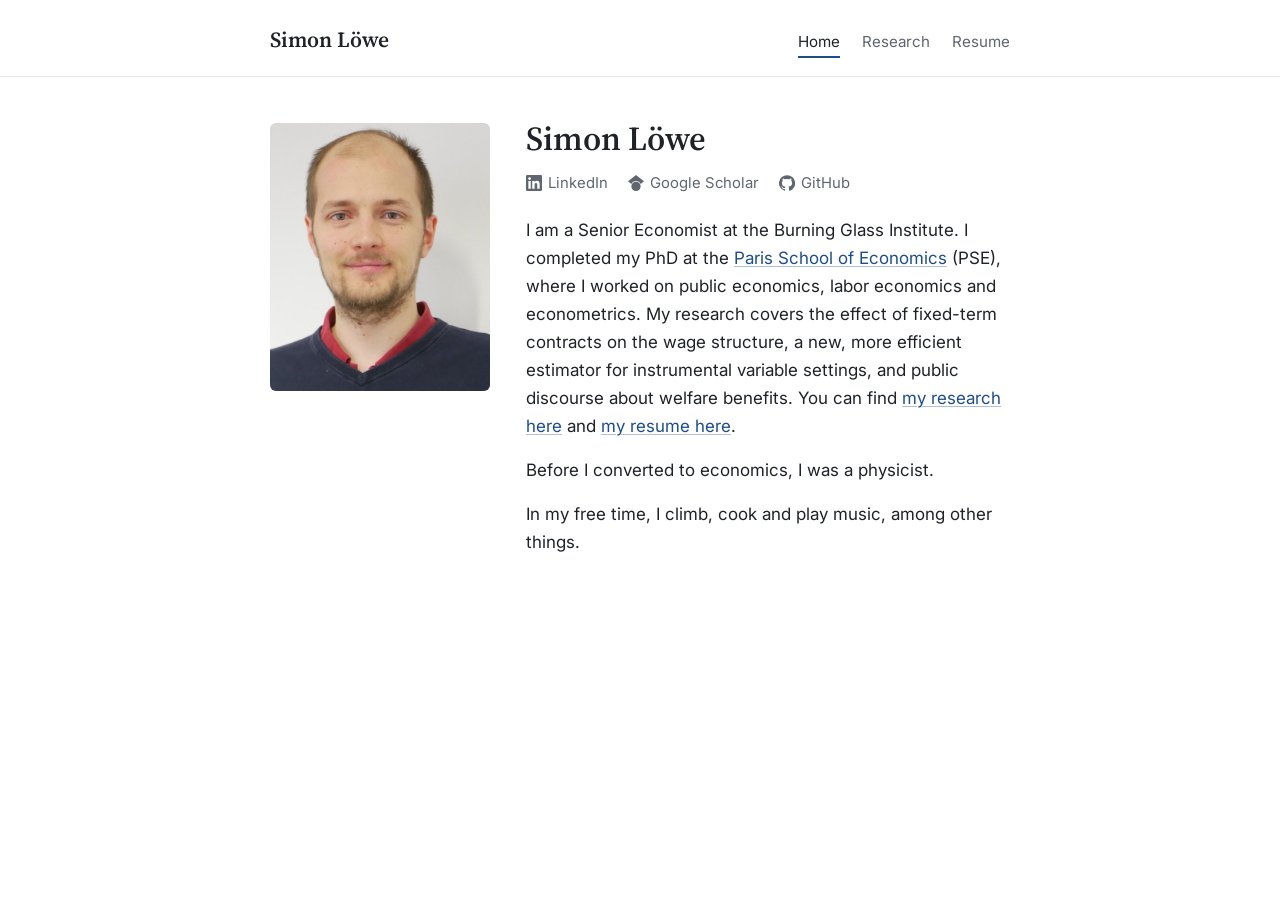
==== index.html @ 5a429f00 "Move resume link next to research link in bio Co-Authored-By: Claude Opus 5.5 (1M context) <noreply@" ====
<!DOCTYPE html>
<html lang="en">
<head>
<meta charset="utf-8">
<meta name="viewport" content="width=device-width, initial-scale=1">
<meta name="color-scheme" content="light dark">
<title>Simon Löwe</title>
<meta name="description" content="Simon Löwe is a Senior Economist at the Burning Glass Institute working on labor economics, public economics and econometrics.">
<link rel="canonical" href="https://simon-lowe.github.io/">
<link rel="icon" href="favicon.svg" type="image/svg+xml">
<link rel="icon" href="favicon.png" type="image/png" sizes="32x32">
<link rel="apple-touch-icon" href="apple-touch-icon.png">
<meta property="og:type" content="website">
<meta property="og:site_name" content="Simon Löwe">
<meta property="og:title" content="Simon Löwe">
<meta property="og:description" content="Simon Löwe is a Senior Economist at the Burning Glass Institute working on labor economics, public economics and econometrics.">
<meta property="og:url" content="https://simon-lowe.github.io/">
<meta property="og:image" content="https://simon-lowe.github.io/images/simon-loewe.jpg">
<meta name="twitter:card" content="summary">
<link rel="preconnect" href="https://fonts.googleapis.com">
<link rel="preconnect" href="https://fonts.gstatic.com" crossorigin>
<link href="https://fonts.googleapis.com/css2?family=Inter:wght@400;600&amp;family=Source+Serif+4:opsz,wght@8..60,600&amp;display=swap" rel="stylesheet">
<link rel="stylesheet" href="style.css">
</head>
<body>
<header>
<div class="wrap">
<a class="name" href="index.html">Simon Löwe</a>
<nav>
<a class="current" aria-current="page" href="index.html">Home</a>
<a href="research.html">Research</a>
<a href="resume.html">Resume</a>
</nav>
</div>
</header>
<main class="wrap">
<div class="intro">
<img class="profile" src="images/simon-loewe.jpg" width="540" height="658" alt="Simon Löwe">
<div>
<h1>Simon Löwe</h1>
<p class="links">
<a href="https://www.linkedin.com/in/simonloewe/"><svg viewBox="0 0 24 24" aria-hidden="true"><path d="M20.45 20.45h-3.56v-5.57c0-1.33-.02-3.04-1.85-3.04-1.85 0-2.14 1.45-2.14 2.94v5.67H9.35V9h3.41v1.56h.05c.48-.9 1.64-1.85 3.37-1.85 3.6 0 4.27 2.37 4.27 5.46v6.28zM5.34 7.43a2.06 2.06 0 1 1 0-4.13 2.06 2.06 0 0 1 0 4.13zM7.12 20.45H3.56V9h3.56v11.45zM22.22 0H1.77C.79 0 0 .77 0 1.73v20.54C0 23.23.79 24 1.77 24h20.45c.98 0 1.78-.77 1.78-1.73V1.73C24 .77 23.2 0 22.22 0z"/></svg>LinkedIn</a>
<a href="https://scholar.google.com/citations?user=DNcPDQkAAAAJ&amp;hl=en"><svg viewBox="0 0 24 24" aria-hidden="true"><path d="M12 24a7 7 0 1 1 0-14 7 7 0 0 1 0 14zm0-24L0 9.5l4.84 3.94A8 8 0 0 1 12 9a8 8 0 0 1 7.16 4.44L24 9.5z"/></svg>Google Scholar</a>
<a href="https://github.com/simon-lowe"><svg viewBox="0 0 24 24" aria-hidden="true"><path d="M12 .3a12 12 0 0 0-3.8 23.38c.6.12.83-.26.83-.57v-2c-3.34.73-4.04-1.6-4.04-1.6-.55-1.4-1.34-1.77-1.34-1.77-1.08-.74.09-.73.09-.73 1.2.09 1.83 1.24 1.83 1.24 1.07 1.83 2.8 1.3 3.49 1 .1-.78.42-1.3.76-1.6-2.67-.31-5.47-1.34-5.47-5.93 0-1.31.47-2.38 1.24-3.22-.13-.3-.54-1.52.12-3.18 0 0 1-.32 3.3 1.23a11.5 11.5 0 0 1 6 0c2.3-1.55 3.3-1.23 3.3-1.23.66 1.66.25 2.88.12 3.18.77.84 1.24 1.91 1.24 3.22 0 4.6-2.8 5.62-5.48 5.92.43.37.81 1.1.81 2.22v3.29c0 .32.22.7.83.58A12 12 0 0 0 12 .3"/></svg>GitHub</a>
</p>
<p>I am a Senior Economist at the Burning Glass Institute. I completed my PhD at the <a href="https://www.parisschoolofeconomics.eu/">Paris School of Economics</a> (PSE), where I worked on public economics, labor economics and econometrics. My research covers the effect of fixed-term contracts on the wage structure, a new, more efficient estimator for instrumental variable settings, and public discourse about welfare benefits. You can find <a href="research.html">my research here</a> and <a href="resume.html">my resume here</a>.</p>
<p>Before I converted to economics, I was a physicist.</p>
<p>In my free time, I climb, cook and play music, among other things.</p>
</div>
</div>
</main>
</body>
</html>
---- style.css ----
:root {
  --text: #1f2328;
  --muted: #5f6670;
  --rule: #e4e6ea;
  --accent: #1d4e89;
  --accent-hover: #0f3460;
  --bg: #ffffff;
  color-scheme: light dark;
  --serif: "Source Serif 4", Georgia, "Times New Roman", serif;
  --sans: "Inter", -apple-system, BlinkMacSystemFont, "Segoe UI", Roboto, Helvetica, Arial, sans-serif;
}

@media (prefers-color-scheme: dark) {
  :root {
    --text: #e6e7e9;
    --muted: #a0a6ae;
    --rule: #30343a;
    --accent: #8db8ec;
    --accent-hover: #b5d2f5;
    --bg: #16181b;
  }
}

*, *::before, *::after { box-sizing: border-box; }

html { -webkit-text-size-adjust: 100%; }

body {
  margin: 0;
  background: var(--bg);
  color: var(--text);
  font-family: var(--sans);
  font-size: 1.0625rem;
  line-height: 1.65;
  overflow-wrap: break-word;
}

.wrap {
  max-width: 780px;
  margin: 0 auto;
  padding-left: 20px;
  padding-right: 20px;
}

/* Header */
header {
  border-bottom: 1px solid var(--rule);
}

header .wrap {
  display: flex;
  flex-wrap: wrap;
  align-items: baseline;
  justify-content: space-between;
  gap: 8px 24px;
  padding-top: 22px;
  padding-bottom: 18px;
}

header .name {
  font-family: var(--serif);
  font-size: 1.35rem;
  font-weight: 600;
  color: var(--text);
  text-decoration: none;
}

nav {
  display: flex;
  flex-wrap: wrap;
  gap: 4px 22px;
  font-size: 0.95rem;
}

nav a {
  color: var(--muted);
  text-decoration: none;
  padding: 2px 0;
  border-bottom: 2px solid transparent;
}

nav a:hover { color: var(--text); }

nav a.current {
  color: var(--text);
  border-bottom-color: var(--accent);
}

/* Main content */
main {
  padding-top: 40px;
  padding-bottom: 72px;
}

h1, h2, h3 {
  font-family: var(--serif);
  font-weight: 600;
  line-height: 1.25;
}

h1 {
  font-size: 2.1rem;
  margin: 0 0 24px;
}

h2 {
  font-size: 1.4rem;
  margin: 36px 0 14px;
  padding-bottom: 6px;
  border-bottom: 1px solid var(--rule);
}

h3 {
  font-family: var(--sans);
  font-size: 0.8rem;
  font-weight: 600;
  letter-spacing: 0.06em;
  text-transform: uppercase;
  margin: 26px 0 10px;
  color: var(--muted);
}

h1 + h2 { margin-top: 28px; }
h2 + h3 { margin-top: 14px; }

p { margin: 0 0 16px; }

a {
  color: var(--accent);
  text-decoration: underline;
  text-decoration-thickness: 1px;
  text-underline-offset: 2px;
  text-decoration-color: color-mix(in srgb, var(--accent) 35%, transparent);
}

a:hover {
  color: var(--accent-hover);
  text-decoration-color: currentColor;
}

a:focus-visible {
  outline: 2px solid var(--accent);
  outline-offset: 2px;
  border-radius: 2px;
}

header .name:hover { color: var(--text); }

ul {
  margin: 0 0 16px;
  padding-left: 20px;
}

li { margin-bottom: 8px; }
ul:last-child { margin-bottom: 0; }
li::marker { color: var(--muted); }

li ul {
  margin-top: 6px;
  margin-bottom: 4px;
}

li li {
  margin-bottom: 4px;
  font-size: 0.95em;
  color: var(--muted);
}

.note {
  color: var(--muted);
  font-size: 0.92em;
}

.date {
  font-weight: 600;
}

/* Resume: date column beside each entry */
.cv {
  display: grid;
  gap: 18px;
  margin-bottom: 8px;
}

.entry {
  display: grid;
  grid-template-columns: 9.5rem 1fr;
  gap: 4px 24px;
}

.when {
  color: var(--muted);
  font-size: 0.92rem;
  padding-top: 2px;
}

.what { min-width: 0; }
.what strong { font-weight: 600; }

ul.details {
  list-style: none;
  display: grid;
  gap: 6px;
  margin: 8px 0 0;
  padding-left: 0;
}

ul.details li {
  position: relative;
  margin: 0;
  padding-left: 16px;
  font-size: 0.93rem;
  line-height: 1.45;
  color: var(--muted);
}

ul.details li::before {
  content: "–";
  position: absolute;
  left: 0;
  color: color-mix(in srgb, var(--muted) 60%, transparent);
}

/* Home page: photo beside bio */
.intro {
  display: grid;
  grid-template-columns: 220px 1fr;
  gap: 36px;
  align-items: start;
}

.intro h1 { margin-bottom: 18px; }

img.profile {
  width: 100%;
  height: auto;
  display: block;
  border-radius: 6px;
  margin-top: 6px;
}

/* Lists of papers and links */
.pubs {
  list-style: none;
  padding-left: 0;
}

.pubs > li {
  margin-bottom: 14px;
  padding-left: 14px;
  border-left: 2px solid var(--rule);
}

@media (max-width: 640px) {
  body { font-size: 1rem; }
  main { padding-top: 28px; }
  h1 { font-size: 1.75rem; }
  .intro {
    grid-template-columns: 1fr;
    gap: 20px;
  }
  img.profile { max-width: 140px; margin-top: 0; }
  h2 { margin-top: 32px; font-size: 1.3rem; }
  header .wrap { padding-top: 16px; padding-bottom: 12px; row-gap: 4px; }
  nav { gap: 4px 18px; }
  .entry { grid-template-columns: 1fr; gap: 0; }
  .when { padding-top: 0; }
}

/* Profile links under the name */
.links {
  display: flex;
  flex-wrap: wrap;
  gap: 6px 20px;
  margin: -6px 0 20px;
  font-size: 0.93rem;
}

.links a {
  display: inline-flex;
  align-items: center;
  gap: 6px;
  color: var(--muted);
  text-decoration: none;
}

.links a:hover { color: var(--accent); }

.links svg {
  width: 16px;
  height: 16px;
  fill: currentColor;
  flex: none;
}

details { margin-top: 4px; }

summary {
  cursor: pointer;
  width: fit-content;
  font-size: 0.85rem;
  color: var(--muted);
}

summary:hover { color: var(--text); }

details p {
  margin: 8px 0 4px;
  font-size: 0.92rem;
  color: var(--muted);
  line-height: 1.6;
}

/* Small link buttons under a paper */
.tags {
  display: flex;
  flex-wrap: wrap;
  gap: 8px;
  margin-top: 8px;
}

.tags a {
  display: inline-flex;
  align-items: center;
  gap: 6px;
  padding: 2px 10px;
  border: 1px solid var(--rule);
  border-radius: 999px;
  font-size: 0.82rem;
  font-weight: 600;
  color: var(--muted);
  text-decoration: none;
}

.tags a:hover {
  border-color: var(--accent);
  color: var(--accent);
}

.tags a.highlight {
  border-color: color-mix(in srgb, var(--accent) 40%, transparent);
  background: color-mix(in srgb, var(--accent) 10%, transparent);
  color: var(--accent);
}

.tags a.highlight:hover { background: color-mix(in srgb, var(--accent) 18%, transparent); }

.tags svg {
  width: 14px;
  height: 14px;
  fill: currentColor;
}
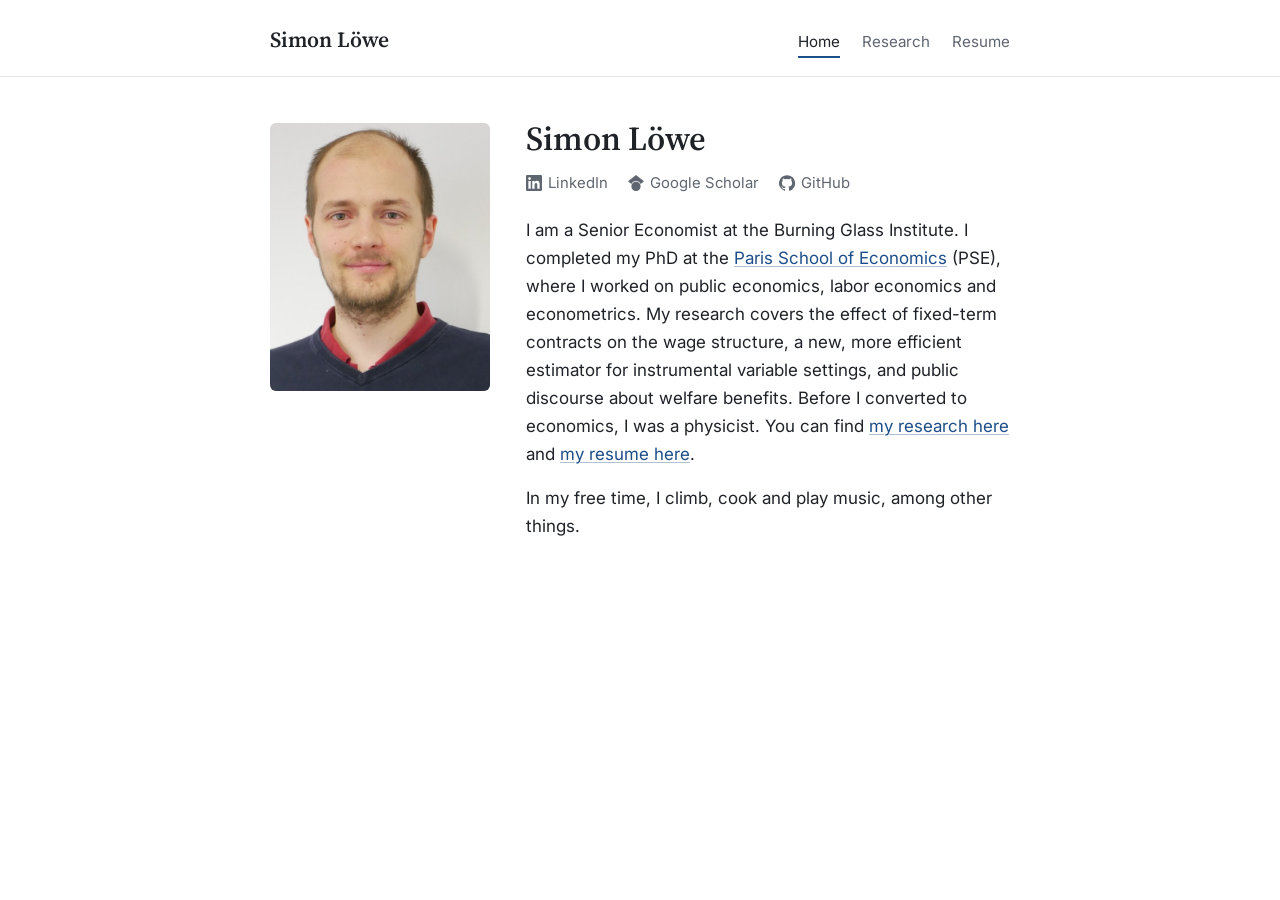
==== commit 2027fe2f: "Fold physics line into bio paragraph Co-Authored-By: Claude Opus 5.5 (1M context) <noreply@anthropic" ====
--- a/index.html
+++ b/index.html
@@ -43,8 +43,7 @@
 <a href="https://scholar.google.com/citations?user=DNcPDQkAAAAJ&amp;hl=en"><svg viewBox="0 0 24 24" aria-hidden="true"><path d="M12 24a7 7 0 1 1 0-14 7 7 0 0 1 0 14zm0-24L0 9.5l4.84 3.94A8 8 0 0 1 12 9a8 8 0 0 1 7.16 4.44L24 9.5z"/></svg>Google Scholar</a>
 <a href="https://github.com/simon-lowe"><svg viewBox="0 0 24 24" aria-hidden="true"><path d="M12 .3a12 12 0 0 0-3.8 23.38c.6.12.83-.26.83-.57v-2c-3.34.73-4.04-1.6-4.04-1.6-.55-1.4-1.34-1.77-1.34-1.77-1.08-.74.09-.73.09-.73 1.2.09 1.83 1.24 1.83 1.24 1.07 1.83 2.8 1.3 3.49 1 .1-.78.42-1.3.76-1.6-2.67-.31-5.47-1.34-5.47-5.93 0-1.31.47-2.38 1.24-3.22-.13-.3-.54-1.52.12-3.18 0 0 1-.32 3.3 1.23a11.5 11.5 0 0 1 6 0c2.3-1.55 3.3-1.23 3.3-1.23.66 1.66.25 2.88.12 3.18.77.84 1.24 1.91 1.24 3.22 0 4.6-2.8 5.62-5.48 5.92.43.37.81 1.1.81 2.22v3.29c0 .32.22.7.83.58A12 12 0 0 0 12 .3"/></svg>GitHub</a>
 </p>
-<p>I am a Senior Economist at the Burning Glass Institute. I completed my PhD at the <a href="https://www.parisschoolofeconomics.eu/">Paris School of Economics</a> (PSE), where I worked on public economics, labor economics and econometrics. My research covers the effect of fixed-term contracts on the wage structure, a new, more efficient estimator for instrumental variable settings, and public discourse about welfare benefits. You can find <a href="research.html">my research here</a> and <a href="resume.html">my resume here</a>.</p>
-<p>Before I converted to economics, I was a physicist.</p>
+<p>I am a Senior Economist at the Burning Glass Institute. I completed my PhD at the <a href="https://www.parisschoolofeconomics.eu/">Paris School of Economics</a> (PSE), where I worked on public economics, labor economics and econometrics. My research covers the effect of fixed-term contracts on the wage structure, a new, more efficient estimator for instrumental variable settings, and public discourse about welfare benefits. Before I converted to economics, I was a physicist. You can find <a href="research.html">my research here</a> and <a href="resume.html">my resume here</a>.</p>
 <p>In my free time, I climb, cook and play music, among other things.</p>
 </div>
 </div>
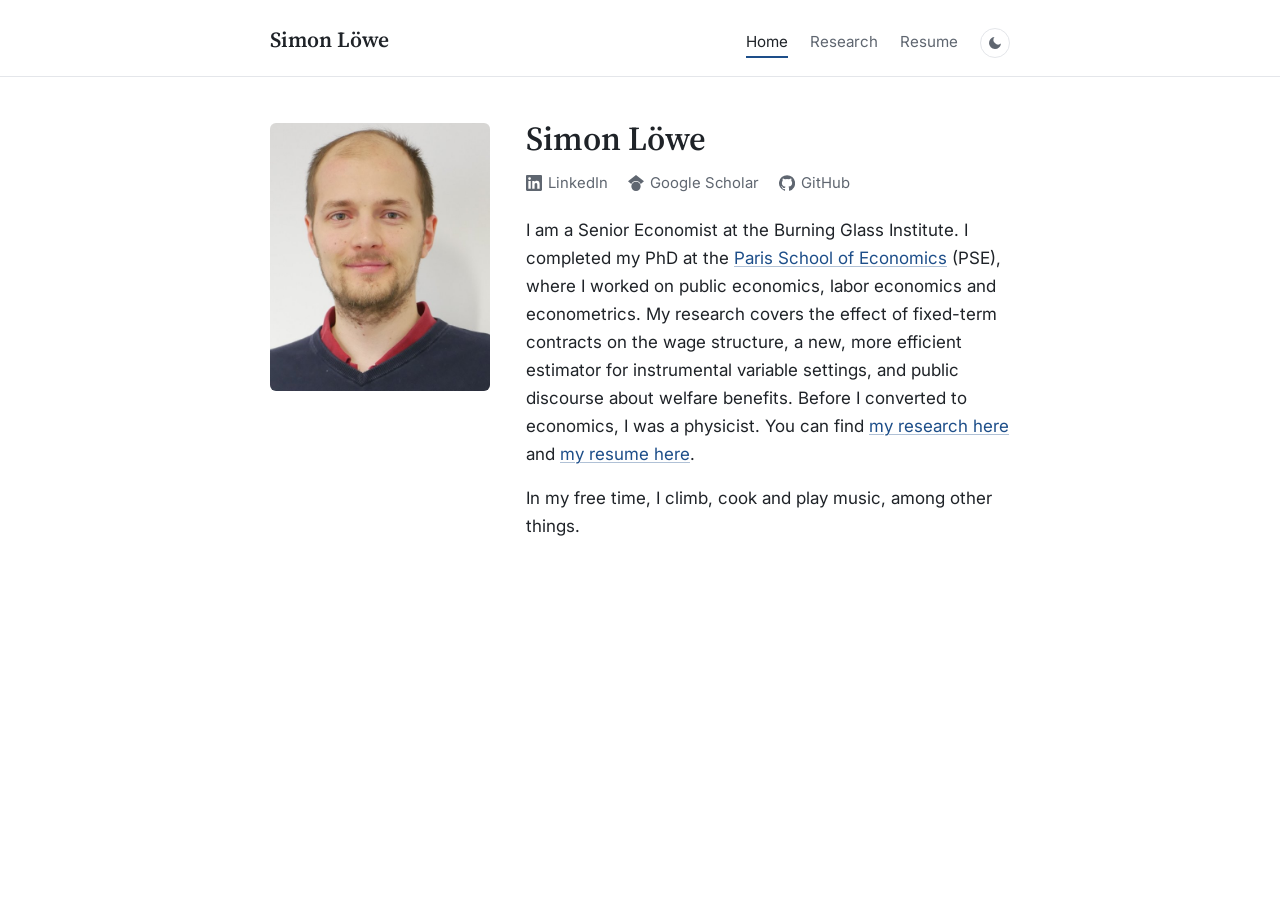
==== commit 4c3997c6: "Add a light/dark theme toggle The site follows the visitor's system setting by default; a header but" ====
--- a/index.html
+++ b/index.html
@@ -3,7 +3,7 @@
 <head>
 <meta charset="utf-8">
 <meta name="viewport" content="width=device-width, initial-scale=1">
-<meta name="color-scheme" content="light dark">
+<meta name="color-scheme" content="light">
 <title>Simon Löwe</title>
 <meta name="description" content="Simon Löwe is a Senior Economist at the Burning Glass Institute working on labor economics, public economics and econometrics.">
 <link rel="canonical" href="https://simon-lowe.github.io/">
@@ -21,6 +21,8 @@
 <link rel="preconnect" href="https://fonts.gstatic.com" crossorigin>
 <link href="https://fonts.googleapis.com/css2?family=Inter:wght@400;600&amp;family=Source+Serif+4:opsz,wght@8..60,600&amp;display=swap" rel="stylesheet">
 <link rel="stylesheet" href="style.css">
+<script>(function(){var t;try{t=localStorage.getItem("theme")}catch(e){}if(t==="dark"||(!t&&matchMedia("(prefers-color-scheme: dark)").matches))document.documentElement.dataset.theme="dark"})()</script>
+<script src="theme.js" defer></script>
 </head>
 <body>
 <header>
@@ -30,6 +32,7 @@
 <a class="current" aria-current="page" href="index.html">Home</a>
 <a href="research.html">Research</a>
 <a href="resume.html">Resume</a>
+<button class="theme-toggle" type="button" aria-label="Switch to dark mode" title="Switch to dark mode"><svg class="moon" viewBox="0 0 24 24" aria-hidden="true"><path d="M21 12.8A9 9 0 1 1 11.2 3a7 7 0 0 0 9.8 9.8z"/></svg><svg class="sun" viewBox="0 0 24 24" aria-hidden="true"><path d="M12 7a5 5 0 1 0 0 10 5 5 0 0 0 0-10zm0-5 1 3h-2zm0 20-1-3h2zM2 12l3-1v2zm20 0-3 1v-2zM4.9 4.9l2.8 1.4-1.4 1.4zm14.2 14.2-2.8-1.4 1.4-1.4zM4.9 19.1l1.4-2.8 1.4 1.4zM19.1 4.9l-1.4 2.8-1.4-1.4z"/></svg></button>
 </nav>
 </div>
 </header>
--- a/style.css
+++ b/style.css
@@ -5,20 +5,20 @@
   --accent: #1d4e89;
   --accent-hover: #0f3460;
   --bg: #ffffff;
-  color-scheme: light dark;
+  color-scheme: light;
   --serif: "Source Serif 4", Georgia, "Times New Roman", serif;
   --sans: "Inter", -apple-system, BlinkMacSystemFont, "Segoe UI", Roboto, Helvetica, Arial, sans-serif;
 }
 
-@media (prefers-color-scheme: dark) {
-  :root {
-    --text: #e6e7e9;
-    --muted: #a0a6ae;
-    --rule: #30343a;
-    --accent: #8db8ec;
-    --accent-hover: #b5d2f5;
-    --bg: #16181b;
-  }
+/* Dark theme: follows the system setting until the header toggle (theme.js) sets a choice */
+:root[data-theme="dark"] {
+  color-scheme: dark;
+  --text: #e6e7e9;
+  --muted: #a0a6ae;
+  --rule: #30343a;
+  --accent: #8db8ec;
+  --accent-hover: #b5d2f5;
+  --bg: #16181b;
 }
 
 *, *::before, *::after { box-sizing: border-box; }
@@ -80,6 +80,34 @@
 }
 
 nav a:hover { color: var(--text); }
+
+nav { align-items: center; }
+
+.theme-toggle {
+  display: inline-flex;
+  align-items: center;
+  justify-content: center;
+  width: 30px;
+  height: 30px;
+  padding: 0;
+  border: 1px solid var(--rule);
+  border-radius: 999px;
+  background: transparent;
+  color: var(--muted);
+  cursor: pointer;
+}
+
+.theme-toggle:hover { color: var(--text); border-color: var(--muted); }
+
+.theme-toggle:focus-visible {
+  outline: 2px solid var(--accent);
+  outline-offset: 2px;
+}
+
+.theme-toggle svg { width: 16px; height: 16px; fill: currentColor; }
+.theme-toggle .sun { display: none; }
+:root[data-theme="dark"] .theme-toggle .sun { display: block; }
+:root[data-theme="dark"] .theme-toggle .moon { display: none; }
 
 nav a.current {
   color: var(--text);
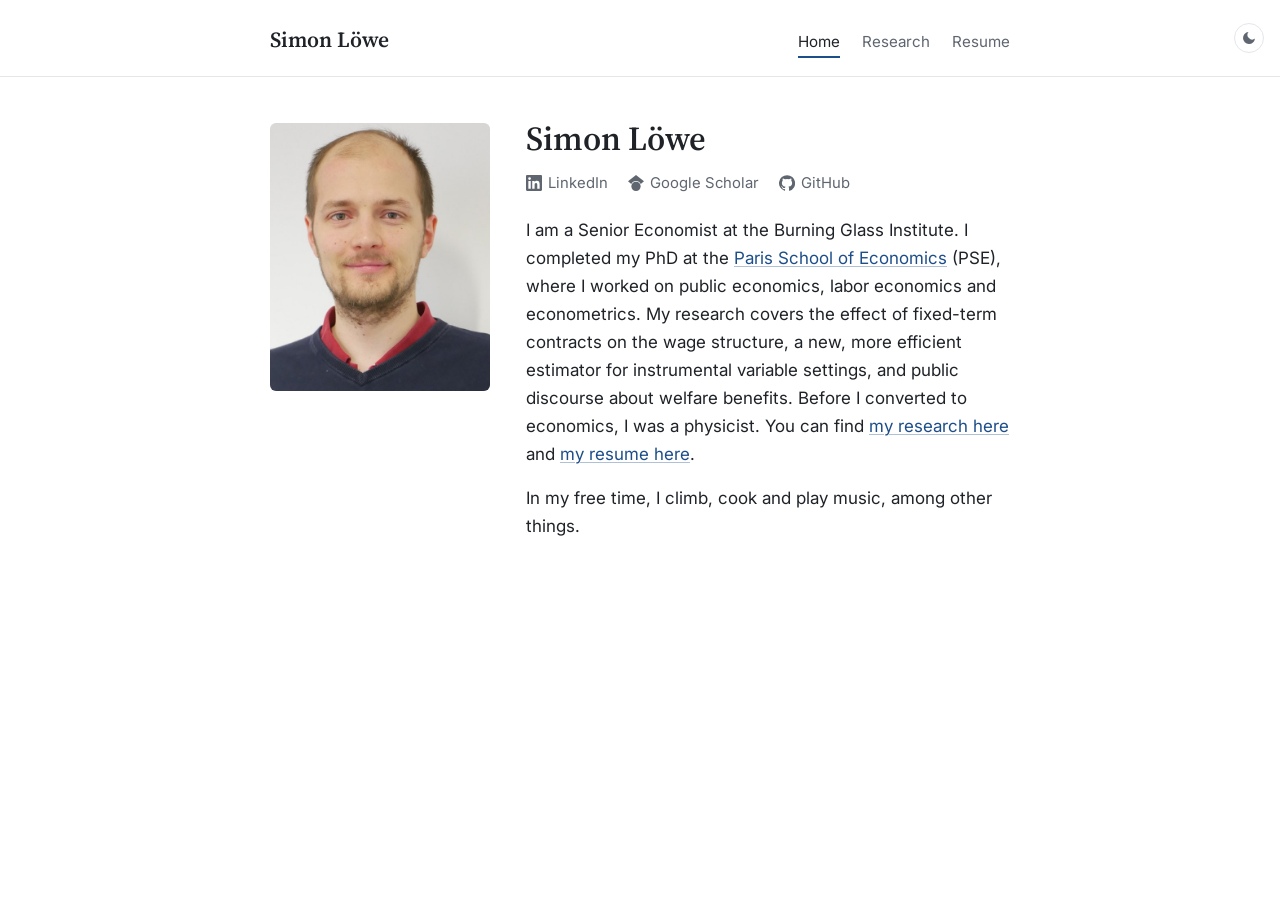
==== commit 22b6d107: "Pin theme toggle to the right edge of the screen Co-Authored-By: Claude Opus 5.5 (1M context) <norep" ====
--- a/index.html
+++ b/index.html
@@ -32,9 +32,9 @@
 <a class="current" aria-current="page" href="index.html">Home</a>
 <a href="research.html">Research</a>
 <a href="resume.html">Resume</a>
-<button class="theme-toggle" type="button" aria-label="Switch to dark mode" title="Switch to dark mode"><svg class="moon" viewBox="0 0 24 24" aria-hidden="true"><path d="M21 12.8A9 9 0 1 1 11.2 3a7 7 0 0 0 9.8 9.8z"/></svg><svg class="sun" viewBox="0 0 24 24" aria-hidden="true"><path d="M12 7a5 5 0 1 0 0 10 5 5 0 0 0 0-10zm0-5 1 3h-2zm0 20-1-3h2zM2 12l3-1v2zm20 0-3 1v-2zM4.9 4.9l2.8 1.4-1.4 1.4zm14.2 14.2-2.8-1.4 1.4-1.4zM4.9 19.1l1.4-2.8 1.4 1.4zM19.1 4.9l-1.4 2.8-1.4-1.4z"/></svg></button>
 </nav>
 </div>
+<button class="theme-toggle" type="button" aria-label="Switch to dark mode" title="Switch to dark mode"><svg class="moon" viewBox="0 0 24 24" aria-hidden="true"><path d="M21 12.8A9 9 0 1 1 11.2 3a7 7 0 0 0 9.8 9.8z"/></svg><svg class="sun" viewBox="0 0 24 24" aria-hidden="true"><path d="M12 7a5 5 0 1 0 0 10 5 5 0 0 0 0-10zm0-5 1 3h-2zm0 20-1-3h2zM2 12l3-1v2zm20 0-3 1v-2zM4.9 4.9l2.8 1.4-1.4 1.4zm14.2 14.2-2.8-1.4 1.4-1.4zM4.9 19.1l1.4-2.8 1.4 1.4zM19.1 4.9l-1.4 2.8-1.4-1.4z"/></svg></button>
 </header>
 <main class="wrap">
 <div class="intro">
--- a/style.css
+++ b/style.css
@@ -44,6 +44,7 @@
 
 /* Header */
 header {
+  position: relative;
   border-bottom: 1px solid var(--rule);
 }
 
@@ -81,9 +82,11 @@
 
 nav a:hover { color: var(--text); }
 
-nav { align-items: center; }
-
 .theme-toggle {
+  position: absolute;
+  top: 50%;
+  right: 16px;
+  transform: translateY(-50%);
   display: inline-flex;
   align-items: center;
   justify-content: center;
@@ -279,7 +282,13 @@
   border-left: 2px solid var(--rule);
 }
 
+/* Keep the menu clear of the toggle once the screen edge reaches the content */
+@media (max-width: 900px) {
+  header .wrap { padding-right: 62px; }
+}
+
 @media (max-width: 640px) {
+  .theme-toggle { top: 18px; transform: none; }
   body { font-size: 1rem; }
   main { padding-top: 28px; }
   h1 { font-size: 1.75rem; }
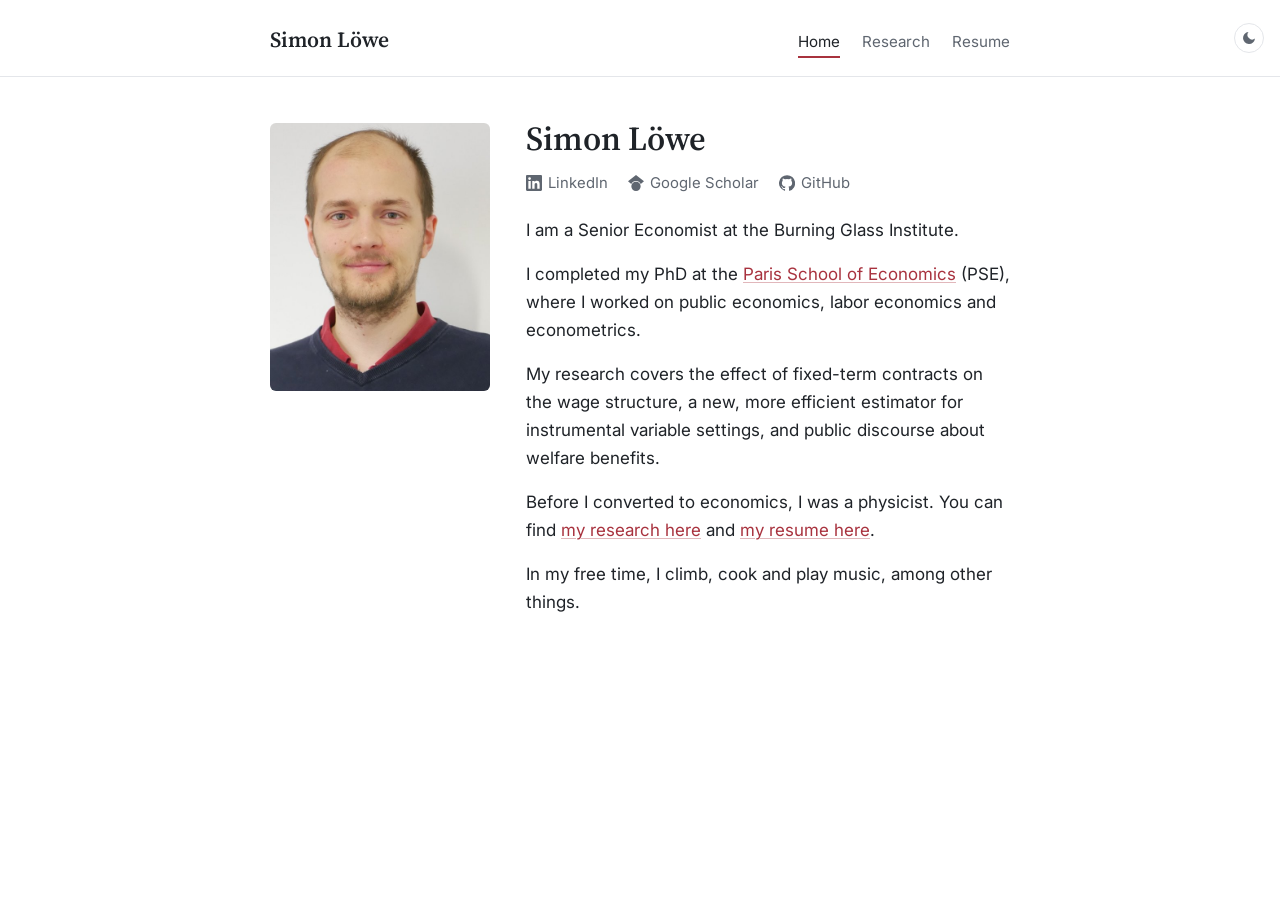
==== commit 1da2ad4e: "Split home bio into paragraphs; crimson accent in light mode The favicon switches to the same crimso" ====
--- a/index.html
+++ b/index.html
@@ -21,7 +21,7 @@
 <link rel="preconnect" href="https://fonts.gstatic.com" crossorigin>
 <link href="https://fonts.googleapis.com/css2?family=Inter:wght@400;600&amp;family=Source+Serif+4:opsz,wght@8..60,600&amp;display=swap" rel="stylesheet">
 <link rel="stylesheet" href="style.css">
-<script>(function(){var t;try{t=localStorage.getItem("theme")}catch(e){}if(t==="dark"||(!t&&matchMedia("(prefers-color-scheme: dark)").matches))document.documentElement.dataset.theme="dark"})()</script>
+<script>(function(){var t;try{t=localStorage.getItem("theme")}catch(e){}t=t||(/^theme=(dark|light)$/.exec(window.name)||[])[1];if(t==="dark"||(!t&&matchMedia("(prefers-color-scheme: dark)").matches))document.documentElement.dataset.theme="dark"})()</script>
 <script src="theme.js" defer></script>
 </head>
 <body>
@@ -46,7 +46,10 @@
 <a href="https://scholar.google.com/citations?user=DNcPDQkAAAAJ&amp;hl=en"><svg viewBox="0 0 24 24" aria-hidden="true"><path d="M12 24a7 7 0 1 1 0-14 7 7 0 0 1 0 14zm0-24L0 9.5l4.84 3.94A8 8 0 0 1 12 9a8 8 0 0 1 7.16 4.44L24 9.5z"/></svg>Google Scholar</a>
 <a href="https://github.com/simon-lowe"><svg viewBox="0 0 24 24" aria-hidden="true"><path d="M12 .3a12 12 0 0 0-3.8 23.38c.6.12.83-.26.83-.57v-2c-3.34.73-4.04-1.6-4.04-1.6-.55-1.4-1.34-1.77-1.34-1.77-1.08-.74.09-.73.09-.73 1.2.09 1.83 1.24 1.83 1.24 1.07 1.83 2.8 1.3 3.49 1 .1-.78.42-1.3.76-1.6-2.67-.31-5.47-1.34-5.47-5.93 0-1.31.47-2.38 1.24-3.22-.13-.3-.54-1.52.12-3.18 0 0 1-.32 3.3 1.23a11.5 11.5 0 0 1 6 0c2.3-1.55 3.3-1.23 3.3-1.23.66 1.66.25 2.88.12 3.18.77.84 1.24 1.91 1.24 3.22 0 4.6-2.8 5.62-5.48 5.92.43.37.81 1.1.81 2.22v3.29c0 .32.22.7.83.58A12 12 0 0 0 12 .3"/></svg>GitHub</a>
 </p>
-<p>I am a Senior Economist at the Burning Glass Institute. I completed my PhD at the <a href="https://www.parisschoolofeconomics.eu/">Paris School of Economics</a> (PSE), where I worked on public economics, labor economics and econometrics. My research covers the effect of fixed-term contracts on the wage structure, a new, more efficient estimator for instrumental variable settings, and public discourse about welfare benefits. Before I converted to economics, I was a physicist. You can find <a href="research.html">my research here</a> and <a href="resume.html">my resume here</a>.</p>
+<p>I am a Senior Economist at the Burning Glass Institute.</p>
+<p>I completed my PhD at the <a href="https://www.parisschoolofeconomics.eu/">Paris School of Economics</a> (PSE), where I worked on public economics, labor economics and econometrics.</p>
+<p>My research covers the effect of fixed-term contracts on the wage structure, a new, more efficient estimator for instrumental variable settings, and public discourse about welfare benefits.</p>
+<p>Before I converted to economics, I was a physicist. You can find <a href="research.html">my research here</a> and <a href="resume.html">my resume here</a>.</p>
 <p>In my free time, I climb, cook and play music, among other things.</p>
 </div>
 </div>
--- a/style.css
+++ b/style.css
@@ -2,8 +2,8 @@
   --text: #1f2328;
   --muted: #5f6670;
   --rule: #e4e6ea;
-  --accent: #1d4e89;
-  --accent-hover: #0f3460;
+  --accent: #a8323e;
+  --accent-hover: #7f2530;
   --bg: #ffffff;
   color-scheme: light;
   --serif: "Source Serif 4", Georgia, "Times New Roman", serif;
